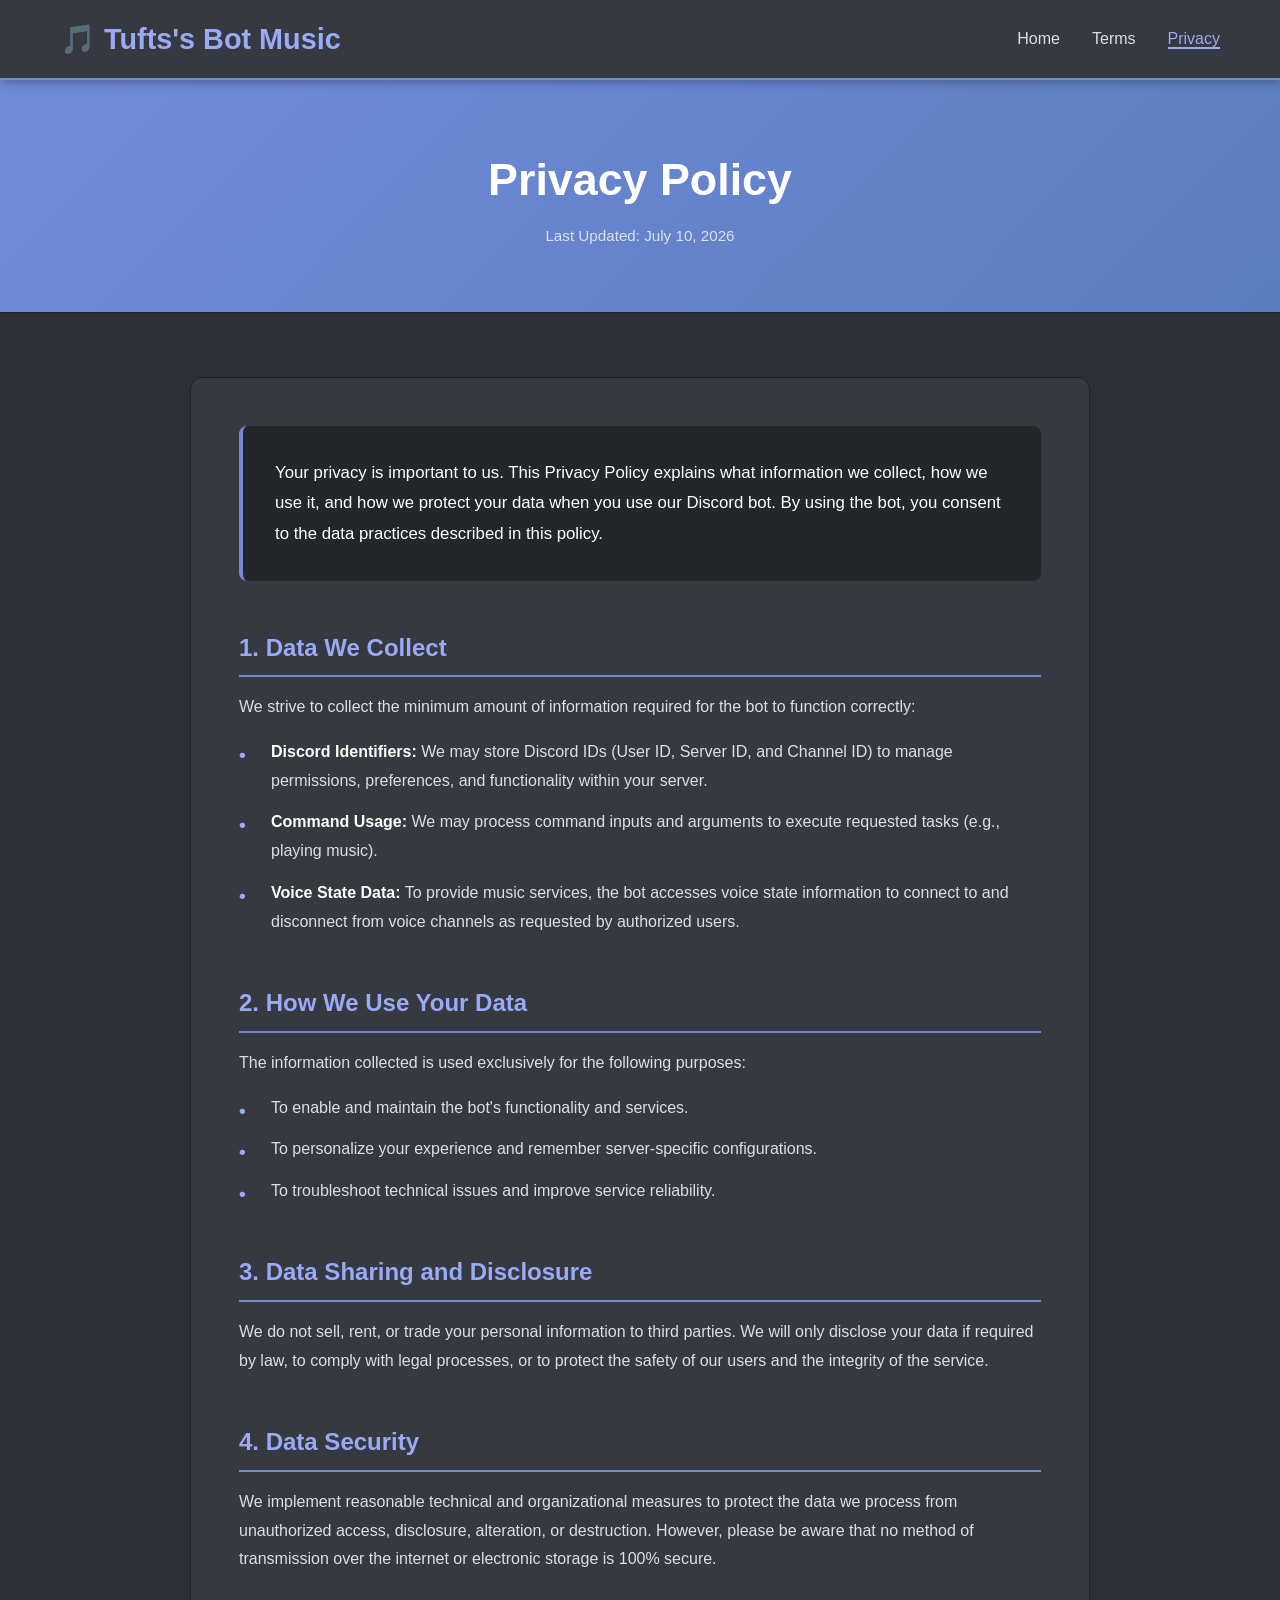
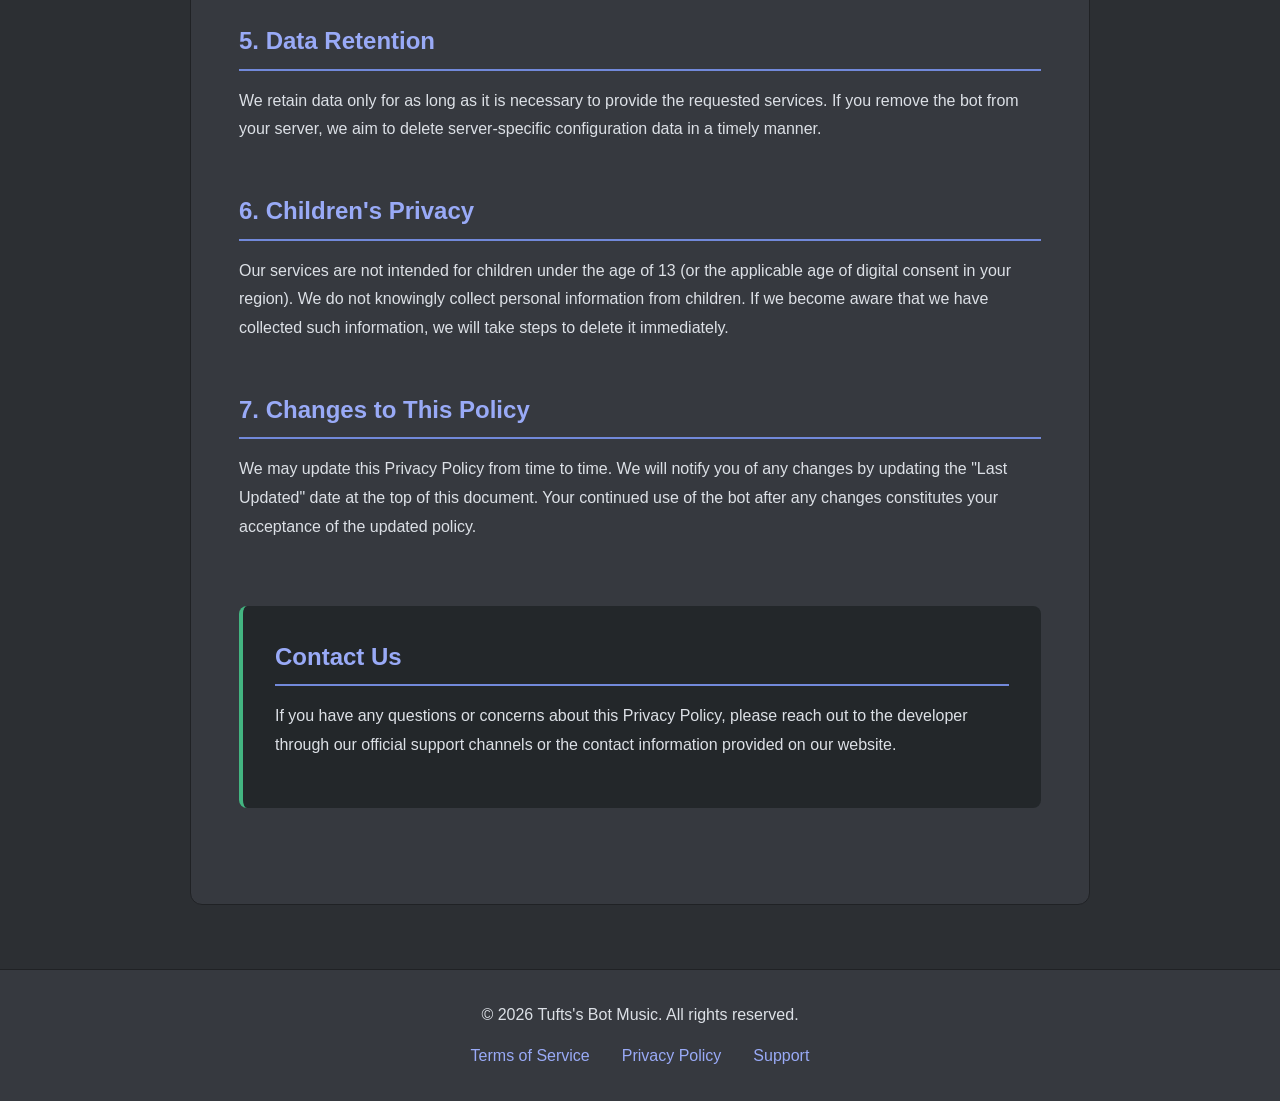
==== privacy.html @ cdfb8ef7 "Add all website files: index.html, styles.css, terms-and-services.html, and privacy.html" ====
<!DOCTYPE html>
<html lang="en">
<head>
    <meta charset="UTF-8">
    <meta name="viewport" content="width=device-width, initial-scale=1.0">
    <title>Privacy Policy - Tufts's Bot Music</title>
    <link rel="stylesheet" href="styles.css">
    <link rel="stylesheet" href="policy-styles.css">
</head>
<body>
    <nav class="navbar">
        <div class="container">
            <div class="nav-brand">🎵 Tufts's Bot Music</div>
            <ul class="nav-links">
                <li><a href="index.html">Home</a></li>
                <li><a href="terms-and-services.html">Terms</a></li>
                <li><a href="privacy.html" class="active">Privacy</a></li>
            </ul>
        </div>
    </nav>

    <section class="policy-hero">
        <div class="container">
            <h1>Privacy Policy</h1>
            <p class="last-updated">Last Updated: July 10, 2026</p>
        </div>
    </section>

    <section class="policy-content">
        <div class="container">
            <div class="policy-body">
                <div class="policy-intro">
                    <p>Your privacy is important to us. This Privacy Policy explains what information we collect, how we use it, and how we protect your data when you use our Discord bot. By using the bot, you consent to the data practices described in this policy.</p>
                </div>

                <div class="policy-section">
                    <h2>1. Data We Collect</h2>
                    <p>We strive to collect the minimum amount of information required for the bot to function correctly:</p>
                    <ul class="policy-list">
                        <li><strong>Discord Identifiers:</strong> We may store Discord IDs (User ID, Server ID, and Channel ID) to manage permissions, preferences, and functionality within your server.</li>
                        <li><strong>Command Usage:</strong> We may process command inputs and arguments to execute requested tasks (e.g., playing music).</li>
                        <li><strong>Voice State Data:</strong> To provide music services, the bot accesses voice state information to connect to and disconnect from voice channels as requested by authorized users.</li>
                    </ul>
                </div>

                <div class="policy-section">
                    <h2>2. How We Use Your Data</h2>
                    <p>The information collected is used exclusively for the following purposes:</p>
                    <ul class="policy-list">
                        <li>To enable and maintain the bot's functionality and services.</li>
                        <li>To personalize your experience and remember server-specific configurations.</li>
                        <li>To troubleshoot technical issues and improve service reliability.</li>
                    </ul>
                </div>

                <div class="policy-section">
                    <h2>3. Data Sharing and Disclosure</h2>
                    <p>We do not sell, rent, or trade your personal information to third parties. We will only disclose your data if required by law, to comply with legal processes, or to protect the safety of our users and the integrity of the service.</p>
                </div>

                <div class="policy-section">
                    <h2>4. Data Security</h2>
                    <p>We implement reasonable technical and organizational measures to protect the data we process from unauthorized access, disclosure, alteration, or destruction. However, please be aware that no method of transmission over the internet or electronic storage is 100% secure.</p>
                </div>

                <div class="policy-section">
                    <h2>5. Data Retention</h2>
                    <p>We retain data only for as long as it is necessary to provide the requested services. If you remove the bot from your server, we aim to delete server-specific configuration data in a timely manner.</p>
                </div>

                <div class="policy-section">
                    <h2>6. Children's Privacy</h2>
                    <p>Our services are not intended for children under the age of 13 (or the applicable age of digital consent in your region). We do not knowingly collect personal information from children. If we become aware that we have collected such information, we will take steps to delete it immediately.</p>
                </div>

                <div class="policy-section">
                    <h2>7. Changes to This Policy</h2>
                    <p>We may update this Privacy Policy from time to time. We will notify you of any changes by updating the "Last Updated" date at the top of this document. Your continued use of the bot after any changes constitutes your acceptance of the updated policy.</p>
                </div>

                <div class="policy-section policy-contact">
                    <h2>Contact Us</h2>
                    <p>If you have any questions or concerns about this Privacy Policy, please reach out to the developer through our official support channels or the contact information provided on our website.</p>
                </div>
            </div>
        </div>
    </section>

    <footer class="footer">
        <div class="container">
            <p>&copy; 2026 Tufts's Bot Music. All rights reserved.</p>
            <div class="footer-links">
                <a href="terms-and-services.html">Terms of Service</a>
                <a href="privacy.html">Privacy Policy</a>
                <a href="https://discord.gg/YOUR_SUPPORT_SERVER">Support</a>
            </div>
        </div>
    </footer>
</body>
</html>
---- styles.css ----
* {
    margin: 0;
    padding: 0;
    box-sizing: border-box;
}

:root {
    --primary-color: #7289DA;
    --primary-dark: #5A7FBF;
    --primary-light: #99AAF7;
    --secondary-color: #43B581;
    --text-primary: #FFFFFF;
    --text-secondary: #DCE0E6;
    --bg-primary: #36393F;
    --bg-secondary: #2C2F33;
    --bg-tertiary: #23272A;
    --border-color: #202225;
    --accent: #FFD700;
}

body {
    font-family: -apple-system, BlinkMacSystemFont, 'Segoe UI', Roboto, Oxygen, Ubuntu, Cantarell, sans-serif;
    background-color: var(--bg-secondary);
    color: var(--text-secondary);
    line-height: 1.6;
}

.container {
    max-width: 1200px;
    margin: 0 auto;
    padding: 0 20px;
}

/* Navigation */
.navbar {
    background-color: var(--bg-primary);
    border-bottom: 2px solid var(--primary-color);
    position: sticky;
    top: 0;
    z-index: 100;
    box-shadow: 0 2px 10px rgba(0, 0, 0, 0.3);
}

.navbar .container {
    display: flex;
    justify-content: space-between;
    align-items: center;
    padding: 1rem 20px;
}

.nav-brand {
    font-size: 1.8rem;
    font-weight: bold;
    color: var(--primary-light);
    display: flex;
    align-items: center;
    gap: 0.5rem;
}

.nav-links {
    display: flex;
    list-style: none;
    gap: 2rem;
}

.nav-links a {
    color: var(--text-secondary);
    text-decoration: none;
    font-weight: 500;
    transition: all 0.3s ease;
    border-bottom: 2px solid transparent;
}

.nav-links a:hover,
.nav-links a.active {
    color: var(--primary-light);
    border-bottom-color: var(--primary-light);
}

/* Hero Section */
.hero {
    background: linear-gradient(135deg, var(--bg-primary) 0%, var(--bg-secondary) 100%);
    padding: 8rem 0;
    text-align: center;
    border-bottom: 1px solid var(--border-color);
}

.hero h1 {
    font-size: 3.5rem;
    color: var(--text-primary);
    margin-bottom: 1rem;
    background: linear-gradient(135deg, var(--primary-light), var(--secondary-color));
    -webkit-background-clip: text;
    -webkit-text-fill-color: transparent;
    background-clip: text;
}

.hero .subtitle {
    font-size: 1.5rem;
    color: var(--primary-light);
    margin-bottom: 1rem;
}

.hero .description {
    font-size: 1.1rem;
    color: var(--text-secondary);
    margin-bottom: 2rem;
    max-width: 600px;
    margin-left: auto;
    margin-right: auto;
}

.hero-buttons {
    display: flex;
    gap: 1rem;
    justify-content: center;
    flex-wrap: wrap;
}

/* Buttons */
.btn {
    padding: 0.75rem 2rem;
    border-radius: 0.5rem;
    text-decoration: none;
    font-weight: 600;
    transition: all 0.3s ease;
    border: 2px solid transparent;
    display: inline-block;
    cursor: pointer;
    font-size: 1rem;
}

.btn-primary {
    background-color: var(--primary-color);
    color: var(--text-primary);
    box-shadow: 0 4px 15px rgba(114, 137, 218, 0.4);
}

.btn-primary:hover {
    background-color: var(--primary-light);
    transform: translateY(-2px);
    box-shadow: 0 6px 20px rgba(114, 137, 218, 0.6);
}

.btn-secondary {
    background-color: transparent;
    color: var(--primary-light);
    border-color: var(--primary-color);
}

.btn-secondary:hover {
    background-color: var(--primary-color);
    color: var(--text-primary);
    transform: translateY(-2px);
}

.btn-large {
    padding: 1rem 3rem;
    font-size: 1.1rem;
}

/* Features Section */
.features {
    padding: 6rem 0;
    background-color: var(--bg-secondary);
}

.features h2 {
    font-size: 2.5rem;
    color: var(--text-primary);
    text-align: center;
    margin-bottom: 4rem;
    background: linear-gradient(135deg, var(--primary-light), var(--secondary-color));
    -webkit-background-clip: text;
    -webkit-text-fill-color: transparent;
    background-clip: text;
}

.features-grid {
    display: grid;
    grid-template-columns: repeat(auto-fit, minmax(300px, 1fr));
    gap: 2rem;
}

.feature-card {
    background-color: var(--bg-primary);
    padding: 2rem;
    border-radius: 0.75rem;
    border: 1px solid var(--border-color);
    transition: all 0.3s ease;
    text-align: center;
}

.feature-card:hover {
    border-color: var(--primary-color);
    box-shadow: 0 8px 25px rgba(114, 137, 218, 0.2);
    transform: translateY(-5px);
}

.feature-icon {
    font-size: 3rem;
    margin-bottom: 1rem;
}

.feature-card h3 {
    color: var(--text-primary);
    margin-bottom: 1rem;
    font-size: 1.3rem;
}

.feature-card p {
    color: var(--text-secondary);
    font-size: 0.95rem;
}

/* CTA Section */
.cta-section {
    background: linear-gradient(135deg, var(--primary-color) 0%, var(--primary-dark) 100%);
    padding: 5rem 0;
    text-align: center;
}

.cta-section h2 {
    color: var(--text-primary);
    font-size: 2.2rem;
    margin-bottom: 1rem;
}

.cta-section p {
    color: var(--text-primary);
    font-size: 1.1rem;
    margin-bottom: 2rem;
    max-width: 600px;
    margin-left: auto;
    margin-right: auto;
}

/* Footer */
.footer {
    background-color: var(--bg-primary);
    border-top: 1px solid var(--border-color);
    padding: 2rem 0;
    text-align: center;
}

.footer .container {
    display: flex;
    flex-direction: column;
    align-items: center;
    gap: 1rem;
}

.footer p {
    color: var(--text-secondary);
}

.footer-links {
    display: flex;
    gap: 2rem;
    justify-content: center;
    flex-wrap: wrap;
}

.footer-links a {
    color: var(--primary-light);
    text-decoration: none;
    transition: color 0.3s ease;
}

.footer-links a:hover {
    color: var(--secondary-color);
}

/* Responsive */
@media (max-width: 768px) {
    .nav-links {
        gap: 1rem;
        font-size: 0.9rem;
    }

    .hero h1 {
        font-size: 2.5rem;
    }

    .hero .subtitle {
        font-size: 1.2rem;
    }

    .hero-buttons {
        flex-direction: column;
        align-items: center;
    }

    .btn {
        width: 100%;
        max-width: 300px;
    }

    .features h2 {
        font-size: 2rem;
    }

    .features-grid {
        grid-template-columns: 1fr;
    }

    .cta-section h2 {
        font-size: 1.8rem;
    }

    .footer-links {
        gap: 1rem;
    }
}

@media (max-width: 480px) {
    .nav-brand {
        font-size: 1.3rem;
    }

    .nav-links {
        gap: 0.5rem;
    }

    .hero {
        padding: 4rem 0;
    }

    .hero h1 {
        font-size: 2rem;
    }

    .hero .description {
        font-size: 1rem;
    }

    .features {
        padding: 3rem 0;
    }

    .feature-icon {
        font-size: 2.5rem;
    }
}
---- policy-styles.css ----
/* Policy Page Styles */

.policy-hero {
    background: linear-gradient(135deg, var(--primary-color) 0%, var(--primary-dark) 100%);
    padding: 4rem 0;
    text-align: center;
    border-bottom: 1px solid var(--border-color);
}

.policy-hero h1 {
    font-size: 2.8rem;
    color: var(--text-primary);
    margin-bottom: 0.5rem;
}

.policy-hero .last-updated {
    color: var(--text-secondary);
    font-size: 0.95rem;
}

.policy-content {
    padding: 4rem 0;
    background-color: var(--bg-secondary);
}

.policy-body {
    max-width: 900px;
    margin: 0 auto;
    background-color: var(--bg-primary);
    padding: 3rem;
    border-radius: 0.75rem;
    border: 1px solid var(--border-color);
}

.policy-intro {
    background-color: var(--bg-tertiary);
    padding: 2rem;
    border-radius: 0.5rem;
    border-left: 4px solid var(--primary-color);
    margin-bottom: 3rem;
}

.policy-intro p {
    color: var(--text-primary);
    font-size: 1.05rem;
    line-height: 1.8;
}

.policy-section {
    margin-bottom: 3rem;
}

.policy-section h2 {
    color: var(--primary-light);
    font-size: 1.5rem;
    margin-bottom: 1rem;
    border-bottom: 2px solid var(--primary-color);
    padding-bottom: 0.5rem;
}

.policy-section p {
    color: var(--text-secondary);
    font-size: 1rem;
    line-height: 1.8;
    margin-bottom: 1rem;
}

.policy-section a {
    color: var(--primary-light);
    text-decoration: none;
    transition: color 0.3s ease;
}

.policy-section a:hover {
    color: var(--secondary-color);
    text-decoration: underline;
}

.policy-list {
    list-style: none;
    padding-left: 0;
    margin: 1rem 0;
}

.policy-list li {
    color: var(--text-secondary);
    padding-left: 2rem;
    margin-bottom: 0.8rem;
    position: relative;
    line-height: 1.8;
}

.policy-list li::before {
    content: "•";
    position: absolute;
    left: 0;
    color: var(--primary-light);
    font-weight: bold;
    font-size: 1.2rem;
}

.policy-section strong {
    color: var(--text-primary);
}

.policy-contact {
    background-color: var(--bg-tertiary);
    padding: 2rem;
    border-radius: 0.5rem;
    border-left: 4px solid var(--secondary-color);
    margin-top: 4rem;
}

/* Responsive */
@media (max-width: 768px) {
    .policy-hero h1 {
        font-size: 2rem;
    }

    .policy-body {
        padding: 2rem;
    }

    .policy-section h2 {
        font-size: 1.3rem;
    }

    .policy-list li {
        padding-left: 1.5rem;
    }
}

@media (max-width: 480px) {
    .policy-hero h1 {
        font-size: 1.5rem;
    }

    .policy-body {
        padding: 1.5rem;
    }

    .policy-intro {
        padding: 1.5rem;
    }

    .policy-section {
        margin-bottom: 2rem;
    }

    .policy-section h2 {
        font-size: 1.2rem;
    }

    .policy-section p {
        font-size: 0.95rem;
    }
}
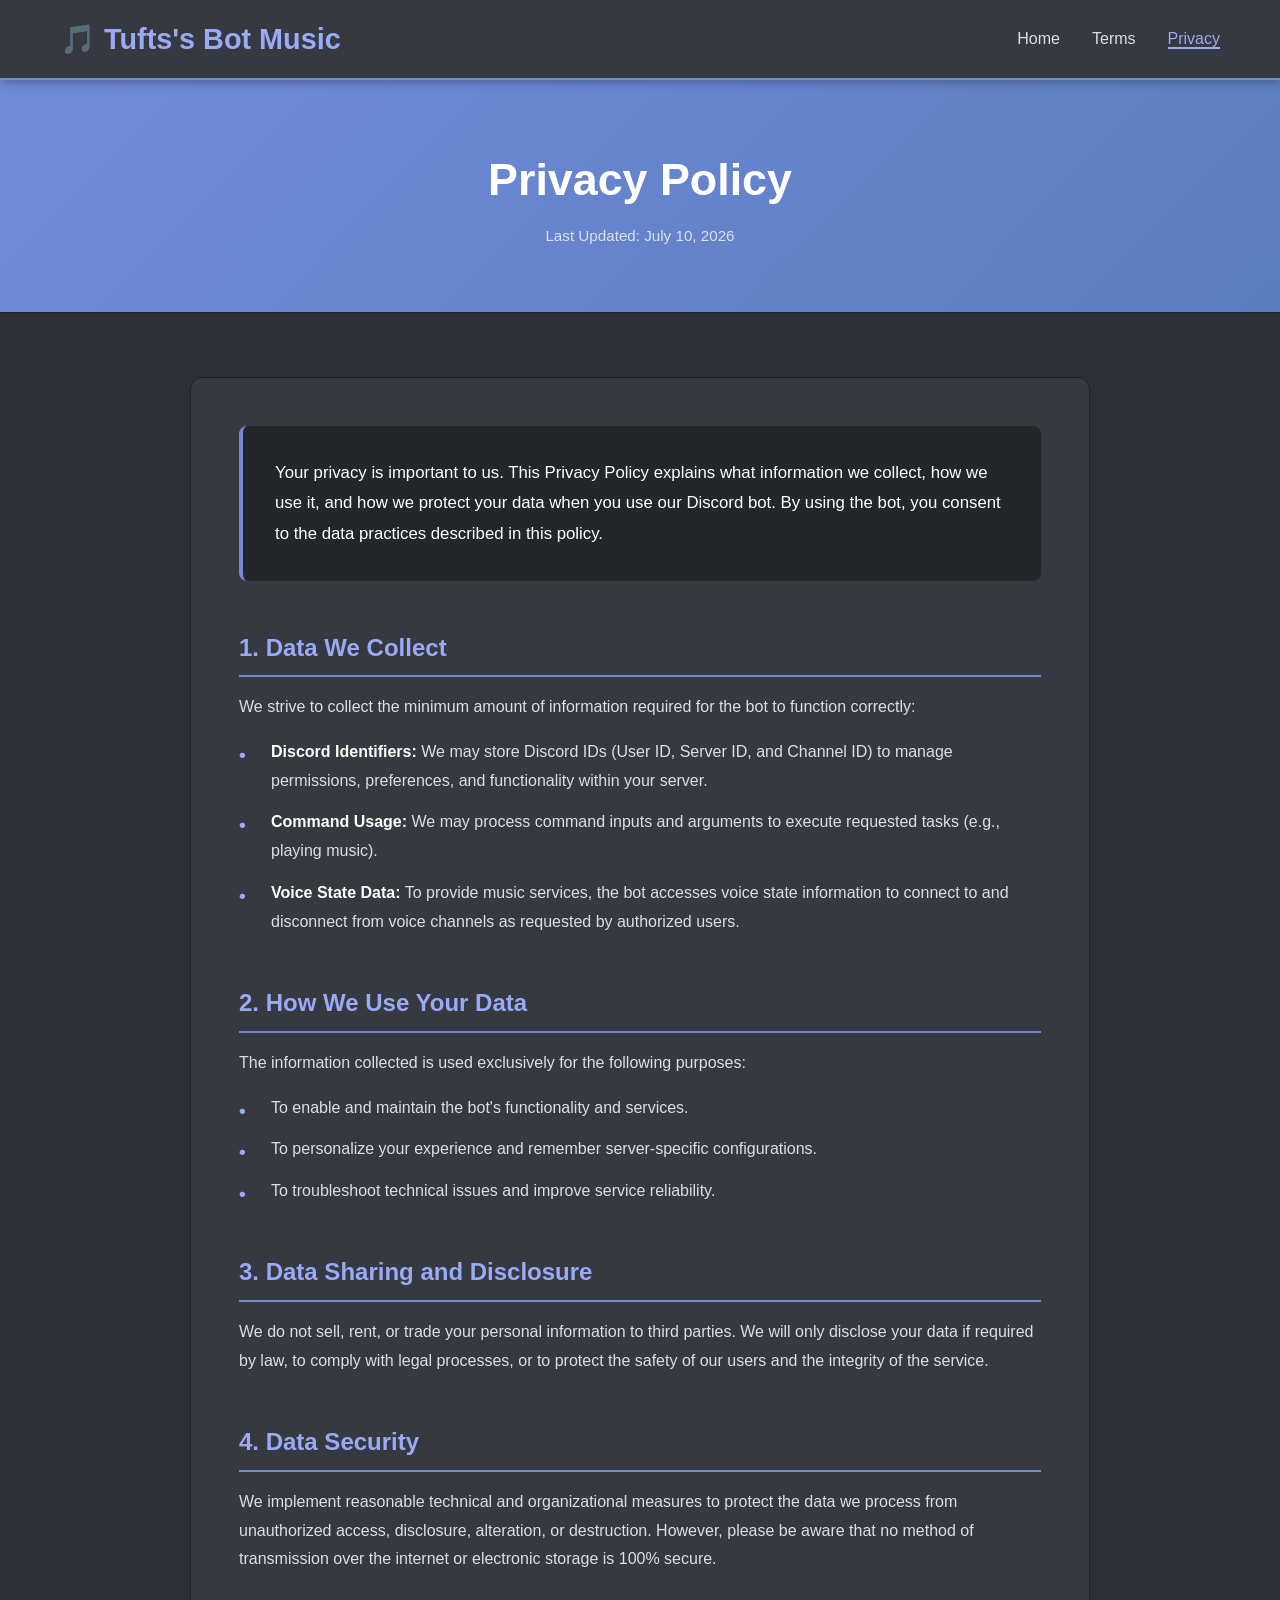
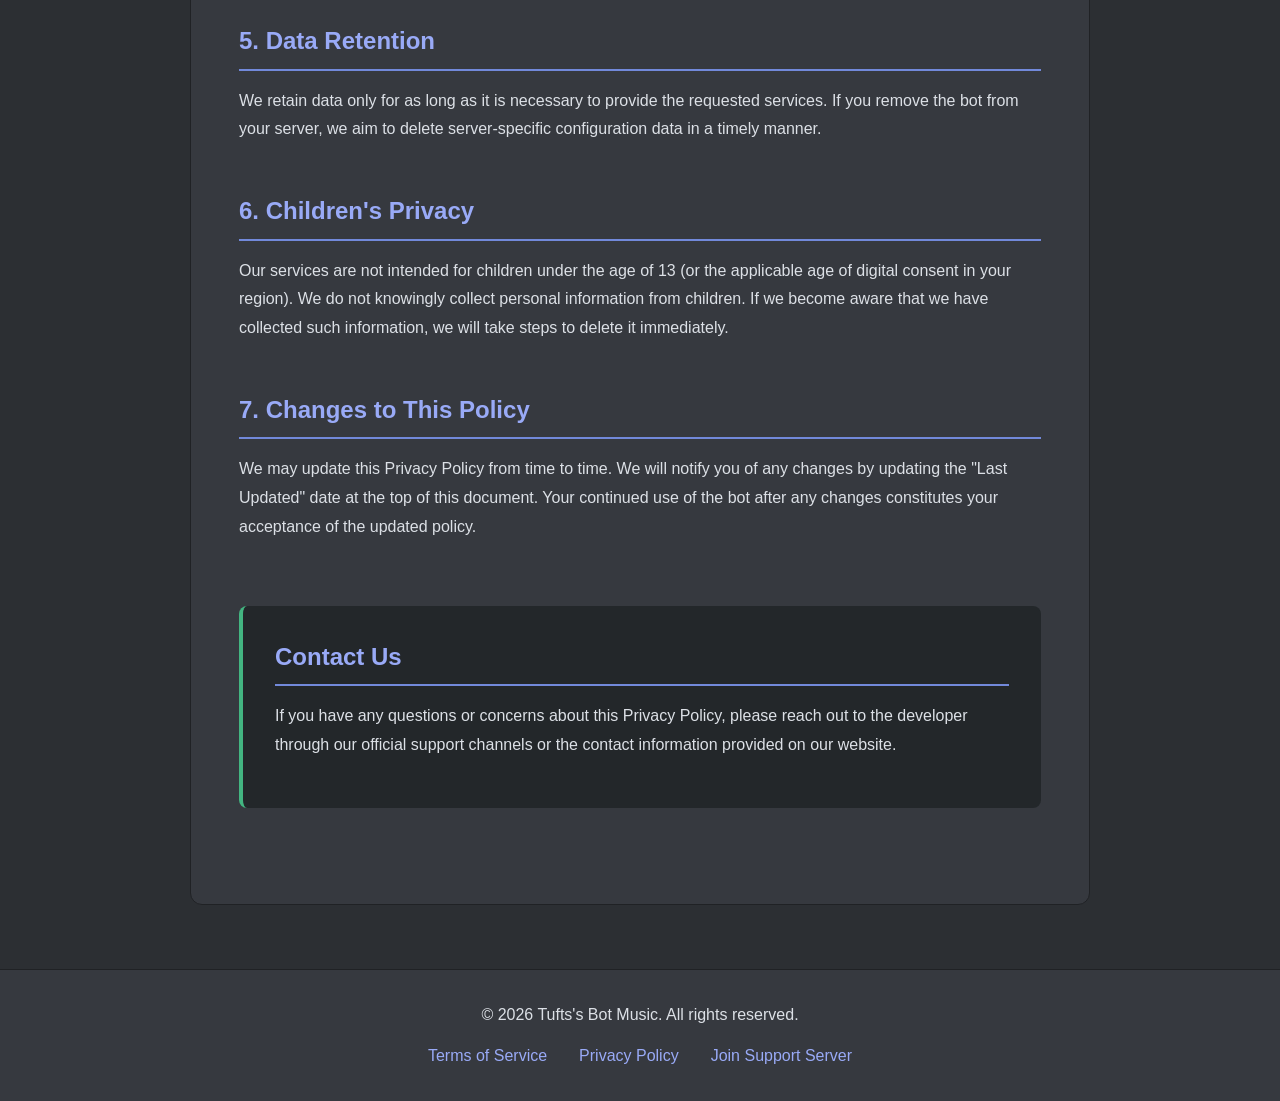
==== commit 65767bde: "Update all pages with Discord support server link and updated bot authorization URL" ====
--- a/privacy.html
+++ b/privacy.html
@@ -92,7 +92,7 @@
             <div class="footer-links">
                 <a href="terms-and-services.html">Terms of Service</a>
                 <a href="privacy.html">Privacy Policy</a>
-                <a href="https://discord.gg/YOUR_SUPPORT_SERVER">Support</a>
+                <a href="https://discord.com/oauth2/authorize?client_id=1475157517645643997&permissions=7710709726087488&response_type=code&redirect_uri=https%3A%2F%2Fparlockgy.github.io%2FTuftsBotMusic%2F&integration_type=0&scope=identify+bot+connections+gdm.join+rpc.voice.read+rpc.voice.write+rpc.activities.write+messages.read+applications.commands+activities.invites.write+activities.write+voice+openid+presences.write+lobbies.write">Join Support Server</a>
             </div>
         </div>
     </footer>
